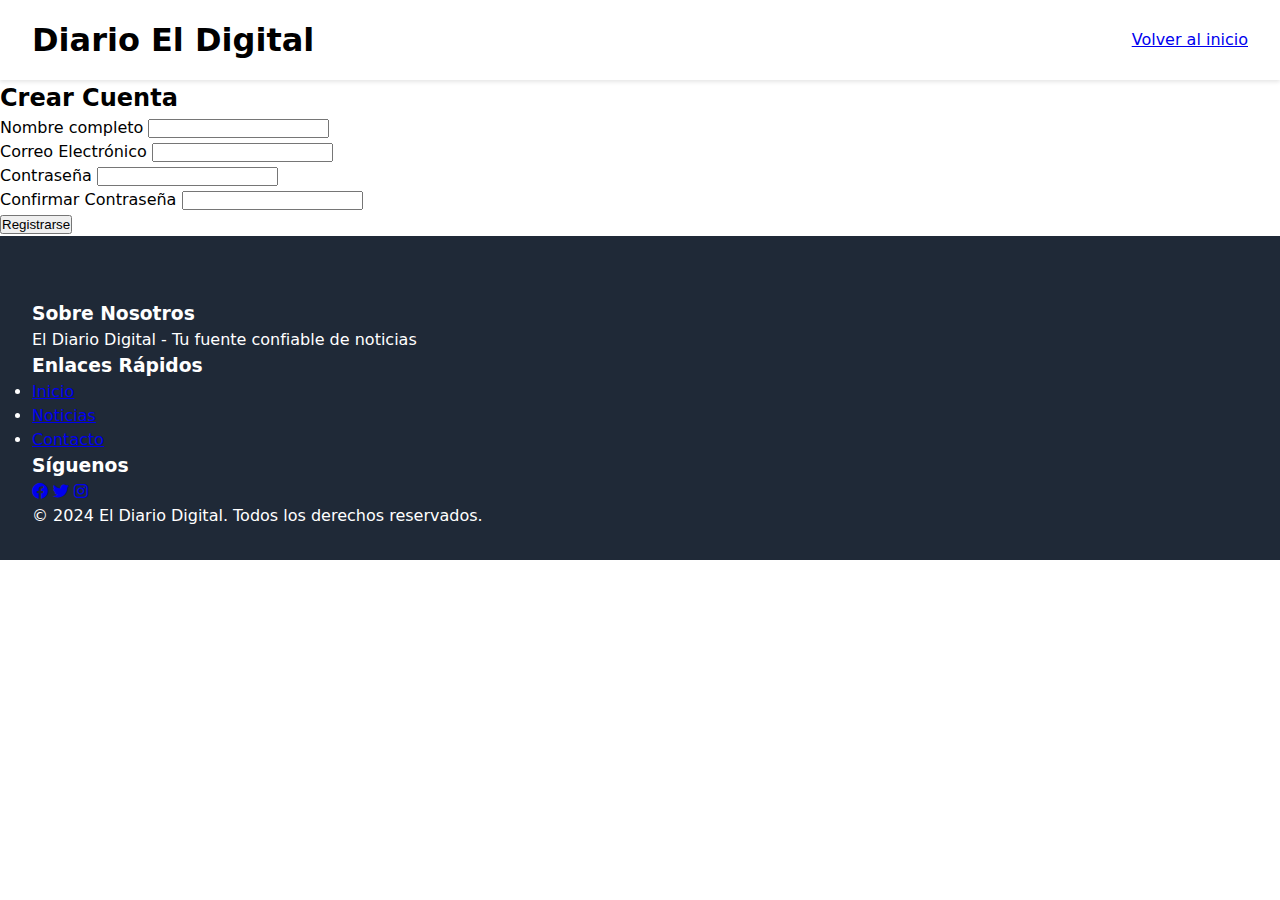
==== registro.html @ 2bc535de "a" ====
<!DOCTYPE html>
<html lang="es">
<head>
    <meta charset="UTF-8">
    <meta name="viewport" content="width=device-width, initial-scale=1.0">
    <meta name="description" content="Registro - El Diario Digital">
    <title>Registro - El Diario Digital</title>
    
    <!-- Favicon -->
    <link rel="icon" href="assets/images/Icon D.png" type="image/x-icon">
    
    <!-- Estilos -->
    <link rel="stylesheet" href="assets/css/normalize.css">
    <link rel="stylesheet" href="assets/css/variables.css">
    <link rel="stylesheet" href="assets/css/main.css">
    <link rel="stylesheet" href="assets/css/components/header.css">
    <link rel="stylesheet" href="assets/css/components/forms.css">
    <link rel="stylesheet" href="assets/css/components/footer.css">
    
    <!-- Font Awesome -->
    <link rel="stylesheet" href="https://cdnjs.cloudflare.com/ajax/libs/font-awesome/6.0.0/css/all.min.css">
</head>
<body>
    <header class="header">
        <nav class="navbar container">
            <div class="navbar__logo">
                <h1>Diario El Digital</h1>
            </div>
            <a href="index.html" class="btn btn--secondary">Volver al inicio</a>
        </nav>
    </header>

    <main class="container">
        <section class="register">
            <h2 class="section-title">Crear Cuenta</h2>
            <form class="form" id="registrationForm">
                <div class="form__group">
                    <label class="form__label" for="name">Nombre completo</label>
                    <input class="form__input" type="text" id="name" required>
                </div>
                <div class="form__group">
                    <label class="form__label" for="email">Correo Electrónico</label>
                    <input class="form__input" type="email" id="email" required>
                </div>
                <div class="form__group">
                    <label class="form__label" for="password">Contraseña</label>
                    <input class="form__input" type="password" id="password" required>
                </div>
                <div class="form__group">
                    <label class="form__label" for="confirm-password">Confirmar Contraseña</label>
                    <input class="form__input" type="password" id="confirm-password" required>
                </div>
                <button type="submit" class="btn btn--primary btn--block">Registrarse</button>
            </form>
        </section>
    </main>

    <footer class="footer">
        <div class="footer__content">
            <div class="footer__section">
                <h3 class="footer__title">Sobre Nosotros</h3>
                <p>El Diario Digital - Tu fuente confiable de noticias</p>
            </div>
            <div class="footer__section">
                <h3 class="footer__title">Enlaces Rápidos</h3>
                <ul>
                    <li><a href="index.html">Inicio</a></li>
                    <li><a href="#">Noticias</a></li>
                    <li><a href="#">Contacto</a></li>
                </ul>
            </div>
            <div class="footer__section">
                <h3 class="footer__title">Síguenos</h3>
                <div class="footer__social">
                    <a href="#"><i class="fab fa-facebook"></i></a>
                    <a href="#"><i class="fab fa-twitter"></i></a>
                    <a href="#"><i class="fab fa-instagram"></i></a>
                </div>
            </div>
        </div>
        <div class="footer__bottom">
            <p>&copy; 2024 El Diario Digital. Todos los derechos reservados.</p>
        </div>
    </footer>

    <!-- Scripts -->
    <script src="assets/js/utils.js"></script>
    <script src="assets/js/components/forms.js"></script>
    <script src="assets/js/main.js"></script>
</body>
</html>
---- assets/css/main.css ----
/* Reset básico */
* {
    margin: 0;
    padding: 0;
    box-sizing: border-box;
}

body {
    font-family: system-ui, -apple-system, sans-serif;
    line-height: 1.5;
}

/* Navbar */
.navbar {
    display: flex;
    justify-content: space-between;
    align-items: center;
    padding: 1rem 2rem;
    background-color: #ffffff;
    box-shadow: 0 2px 4px rgba(0,0,0,0.1);
    position: sticky;
    top: 0;
    z-index: 100;
}

.logo h1 {
    margin: 0;
    font-size: 1.8rem;
    color: #2563eb;
    font-weight: bold;
}

.nav-links {
    display: flex;
    align-items: center;
    gap: 2rem;
}

.nav-links a {
    text-decoration: none;
    color: #4b5563;
    font-weight: 500;
    font-size: 1.1rem;
    padding: 0.5rem 1rem;
    border-radius: 0.375rem;
    transition: all 0.3s ease;
}

.nav-links a:hover {
    color: #2563eb;
    background-color: #f3f4f6;
}

.nav-links a.active {
    color: #2563eb;
    background-color: #eff6ff;
}

.auth-buttons {
    display: flex;
    align-items: center;
    gap: 1rem;
}

.login-btn {
    color: #2563eb;
    font-weight: 500;
    padding: 0.75rem 1.5rem;
    text-decoration: none;
    border-radius: 0.375rem;
    transition: all 0.3s ease;
}

.login-btn:hover {
    background-color: #eff6ff;
}

.register-btn {
    background-color: #2563eb;
    color: white;
    font-weight: 500;
    padding: 0.75rem 1.5rem;
    text-decoration: none;
    border-radius: 0.375rem;
    transition: all 0.3s ease;
}

.register-btn:hover {
    background-color: #1d4ed8;
}

/* Hero Section */
.hero {
    background-color: #f3f4f6;
    padding: 6rem 2rem;
    text-align: center;
}

.hero-content {
    max-width: 800px;
    margin: 0 auto;
}

.hero-content h2 {
    font-size: 2.5rem;
    margin-bottom: 1rem;
}

/* News Section */
.featured-news {
    padding: 4rem 2rem;
    max-width: 1200px;
    margin: 0 auto;
}

.featured-news h2 {
    font-size: 2rem;
    margin-bottom: 2rem;
}

.news-grid {
    display: grid;
    grid-template-columns: repeat(3, 1fr);
    gap: 2rem;
}

.news-card {
    border: 1px solid #e5e7eb;
    border-radius: 0.5rem;
    overflow: hidden;
    background: white;
    box-shadow: 0 2px 4px rgba(0,0,0,0.05);
}

.news-card img {
    width: 100%;
    height: 200px;
    object-fit: cover;
}

.news-content {
    padding: 1.5rem;
}

.news-content h3 {
    margin-bottom: 1rem;
    font-size: 1.25rem;
}

.news-content p {
    color: #666;
    margin-bottom: 1rem;
}

.read-more {
    color: #2563eb;
    text-decoration: none;
    font-weight: 500;
}

/* Footer */
.footer {
    background-color: #1f2937;
    color: white;
    padding: 4rem 2rem 2rem;
}

.footer-content {
    max-width: 1200px;
    margin: 0 auto;
    display: grid;
    grid-template-columns: repeat(3, 1fr);
    gap: 4rem;
}

.footer-section h3 {
    margin-bottom: 1.5rem;
    font-size: 1.25rem;
}

.footer-section ul {
    list-style: none;
}

.footer-section ul li {
    margin-bottom: 0.75rem;
}

.footer-section a {
    color: #e5e7eb;
    text-decoration: none;
}

.social-links {
    display: flex;
    gap: 1.5rem;
}

.social-links a {
    font-size: 1.5rem;
}

.footer-bottom {
    text-align: center;
    padding-top: 2rem;
    margin-top: 2rem;
    border-top: 1px solid #374151;
}

/* Modal */
.modal {
    display: none;
    position: fixed;
    top: 0;
    left: 0;
    width: 100%;
    height: 100%;
    background-color: rgba(0, 0, 0, 0.5);
    z-index: 1000;
}

.modal-content {
    background-color: white;
    margin: 15% auto;
    padding: 2rem;
    border-radius: 0.5rem;
    max-width: 500px;
    position: relative;
}

.close {
    position: absolute;
    right: 1.5rem;
    top: 1rem;
    font-size: 1.5rem;
    cursor: pointer;
    color: #666;
}

.login-form {
    display: flex;
    flex-direction: column;
    gap: 1.5rem;
}

.form-group {
    display: flex;
    flex-direction: column;
    gap: 0.5rem;
}

.form-group label {
    font-weight: 500;
}

.form-group input {
    padding: 0.75rem;
    border: 1px solid #e5e7eb;
    border-radius: 0.375rem;
    font-size: 1rem;
}

.submit-btn, .recover-btn {
    padding: 0.75rem;
    border: none;
    border-radius: 0.375rem;
    cursor: pointer;
    font-size: 1rem;
    font-weight: 500;
}

.submit-btn {
    background-color: #2563eb;
    color: white;
}

.recover-btn {
    background-color: #f3f4f6;
    color: #374151;
}

/* Responsive */
@media (max-width: 768px) {
    .news-grid {
        grid-template-columns: 1fr;
    }

    .footer-content {
        grid-template-columns: 1fr;
        gap: 2rem;
    }

    .navbar {
        padding: 1rem;
    }

    .logo h1 {
        font-size: 1.5rem;
    }

    .nav-links {
        display: none;
        position: absolute;
        top: 100%;
        left: 0;
        right: 0;
        background-color: white;
        flex-direction: column;
        padding: 1rem;
        box-shadow: 0 2px 4px rgba(0,0,0,0.1);
    }

    .nav-links.show {
        display: flex;
    }

    .auth-buttons {
        display: none;
        position: absolute;
        top: 100%;
        left: 0;
        right: 0;
        background-color: white;
        flex-direction: column;
        padding: 1rem;
        box-shadow: 0 2px 4px rgba(0,0,0,0.1);
    }

    .auth-buttons.show {
        display: flex;
    }

    .login-btn, .register-btn {
        width: 100%;
        text-align: center;
    }
}
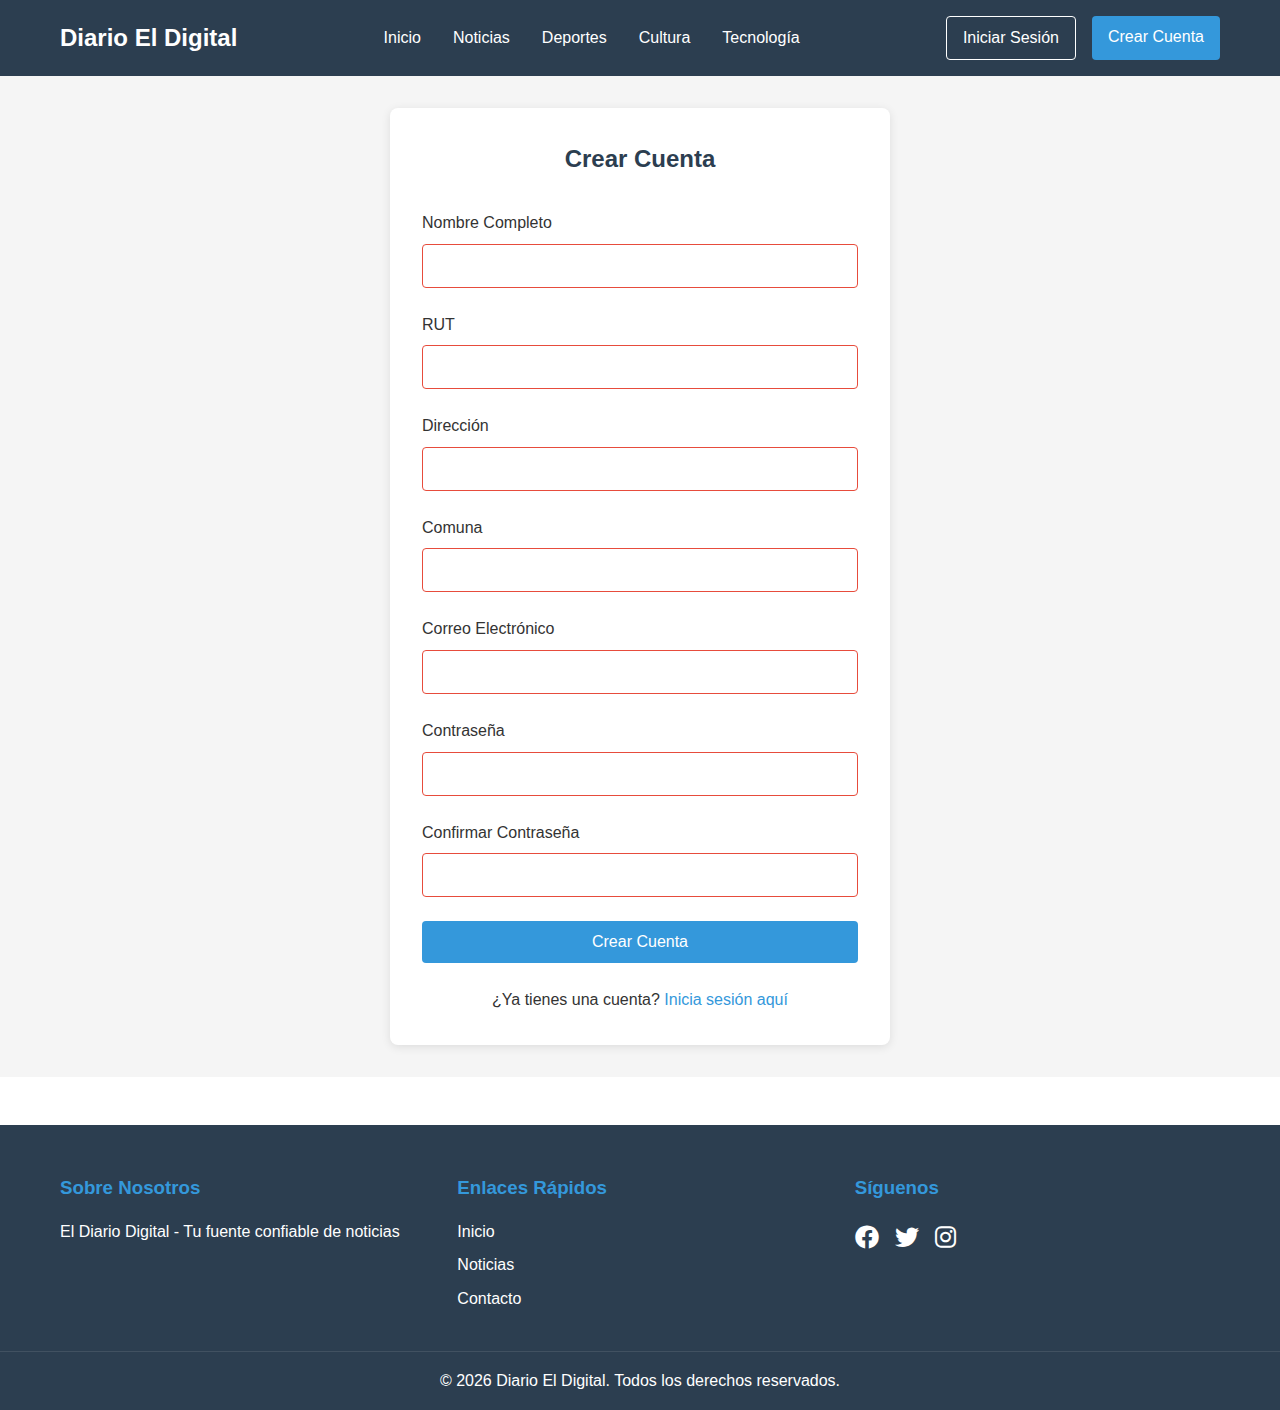
==== commit 844a31c3: "alv" ====
--- a/registro.html
+++ b/registro.html
@@ -3,89 +3,65 @@
 <head>
     <meta charset="UTF-8">
     <meta name="viewport" content="width=device-width, initial-scale=1.0">
-    <meta name="description" content="Registro - El Diario Digital">
-    <title>Registro - El Diario Digital</title>
-    
-    <!-- Favicon -->
+    <title>Crear Cuenta - El Diario Digital</title>
     <link rel="icon" href="assets/images/Icon D.png" type="image/x-icon">
-    
-    <!-- Estilos -->
-    <link rel="stylesheet" href="assets/css/normalize.css">
-    <link rel="stylesheet" href="assets/css/variables.css">
     <link rel="stylesheet" href="assets/css/main.css">
-    <link rel="stylesheet" href="assets/css/components/header.css">
-    <link rel="stylesheet" href="assets/css/components/forms.css">
-    <link rel="stylesheet" href="assets/css/components/footer.css">
-    
-    <!-- Font Awesome -->
+    <link rel="stylesheet" href="assets/css/header.css">
+    <link rel="stylesheet" href="assets/css/footer.css">
+    <link rel="stylesheet" href="assets/css/forms.css">
     <link rel="stylesheet" href="https://cdnjs.cloudflare.com/ajax/libs/font-awesome/6.0.0/css/all.min.css">
 </head>
 <body>
-    <header class="header">
-        <nav class="navbar container">
-            <div class="navbar__logo">
-                <h1>Diario El Digital</h1>
-            </div>
-            <a href="index.html" class="btn btn--secondary">Volver al inicio</a>
-        </nav>
-    </header>
+    <div id="header"></div>
 
-    <main class="container">
-        <section class="register">
-            <h2 class="section-title">Crear Cuenta</h2>
-            <form class="form" id="registrationForm">
-                <div class="form__group">
-                    <label class="form__label" for="name">Nombre completo</label>
-                    <input class="form__input" type="text" id="name" required>
+    <main class="registration-page">
+        <div class="registration-container">
+            <h2>Crear Cuenta</h2>
+            <form class="registration-form" action="#" method="POST">
+                <div class="form-group">
+                    <label for="nombre">Nombre Completo</label>
+                    <input type="text" id="nombre" name="nombre" required>
                 </div>
-                <div class="form__group">
-                    <label class="form__label" for="email">Correo Electrónico</label>
-                    <input class="form__input" type="email" id="email" required>
+
+                <div class="form-group">
+                    <label for="rut">RUT</label>
+                    <input type="text" id="rut" name="rut" required>
                 </div>
-                <div class="form__group">
-                    <label class="form__label" for="password">Contraseña</label>
-                    <input class="form__input" type="password" id="password" required>
+
+                <div class="form-group">
+                    <label for="direccion">Dirección</label>
+                    <input type="text" id="direccion" name="direccion" required>
                 </div>
-                <div class="form__group">
-                    <label class="form__label" for="confirm-password">Confirmar Contraseña</label>
-                    <input class="form__input" type="password" id="confirm-password" required>
+
+                <div class="form-group">
+                    <label for="comuna">Comuna</label>
+                    <input type="text" id="comuna" name="comuna" required>
                 </div>
-                <button type="submit" class="btn btn--primary btn--block">Registrarse</button>
+
+                <div class="form-group">
+                    <label for="email">Correo Electrónico</label>
+                    <input type="email" id="email" name="email" required>
+                </div>
+
+                <div class="form-group">
+                    <label for="password">Contraseña</label>
+                    <input type="password" id="password" name="password" required>
+                </div>
+
+                <div class="form-group">
+                    <label for="confirm-password">Confirmar Contraseña</label>
+                    <input type="password" id="confirm-password" name="confirm-password" required>
+                </div>
+
+                <button type="submit" class="submit-btn">Crear Cuenta</button>
             </form>
-        </section>
+            <p class="login-link">¿Ya tienes una cuenta? <a href="#">Inicia sesión aquí</a></p>
+        </div>
     </main>
 
-    <footer class="footer">
-        <div class="footer__content">
-            <div class="footer__section">
-                <h3 class="footer__title">Sobre Nosotros</h3>
-                <p>El Diario Digital - Tu fuente confiable de noticias</p>
-            </div>
-            <div class="footer__section">
-                <h3 class="footer__title">Enlaces Rápidos</h3>
-                <ul>
-                    <li><a href="index.html">Inicio</a></li>
-                    <li><a href="#">Noticias</a></li>
-                    <li><a href="#">Contacto</a></li>
-                </ul>
-            </div>
-            <div class="footer__section">
-                <h3 class="footer__title">Síguenos</h3>
-                <div class="footer__social">
-                    <a href="#"><i class="fab fa-facebook"></i></a>
-                    <a href="#"><i class="fab fa-twitter"></i></a>
-                    <a href="#"><i class="fab fa-instagram"></i></a>
-                </div>
-            </div>
-        </div>
-        <div class="footer__bottom">
-            <p>&copy; 2024 El Diario Digital. Todos los derechos reservados.</p>
-        </div>
-    </footer>
+    <div id="footer"></div>
 
-    <!-- Scripts -->
-    <script src="assets/js/utils.js"></script>
-    <script src="assets/js/components/forms.js"></script>
+    <script src="assets/js/components.js"></script>
     <script src="assets/js/main.js"></script>
 </body>
 </html> --- a/assets/css/main.css
+++ b/assets/css/main.css
@@ -1,4 +1,14 @@
-/* Reset básico */
+/* Variables globales */
+:root {
+    --primary-color: #2c3e50;
+    --secondary-color: #3498db;
+    --text-color: #333;
+    --light-gray: #f5f5f5;
+    --white: #ffffff;
+    --max-width: 1200px;
+}
+
+/* Reset y estilos base */
 * {
     margin: 0;
     padding: 0;
@@ -6,332 +16,24 @@
 }
 
 body {
-    font-family: system-ui, -apple-system, sans-serif;
-    line-height: 1.5;
+    font-family: 'Arial', sans-serif;
+    line-height: 1.6;
+    color: var(--text-color);
 }
 
-/* Navbar */
-.navbar {
-    display: flex;
-    justify-content: space-between;
-    align-items: center;
-    padding: 1rem 2rem;
-    background-color: #ffffff;
-    box-shadow: 0 2px 4px rgba(0,0,0,0.1);
-    position: sticky;
-    top: 0;
-    z-index: 100;
+/* Contenedores principales */
+.container {
+    max-width: var(--max-width);
+    margin: 0 auto;
+    padding: 0 20px;
 }
 
-.logo h1 {
-    margin: 0;
-    font-size: 1.8rem;
-    color: #2563eb;
-    font-weight: bold;
-}
-
-.nav-links {
-    display: flex;
-    align-items: center;
-    gap: 2rem;
-}
-
-.nav-links a {
-    text-decoration: none;
-    color: #4b5563;
-    font-weight: 500;
-    font-size: 1.1rem;
-    padding: 0.5rem 1rem;
-    border-radius: 0.375rem;
-    transition: all 0.3s ease;
-}
-
-.nav-links a:hover {
-    color: #2563eb;
-    background-color: #f3f4f6;
-}
-
-.nav-links a.active {
-    color: #2563eb;
-    background-color: #eff6ff;
-}
-
-.auth-buttons {
-    display: flex;
-    align-items: center;
-    gap: 1rem;
-}
-
-.login-btn {
-    color: #2563eb;
-    font-weight: 500;
-    padding: 0.75rem 1.5rem;
-    text-decoration: none;
-    border-radius: 0.375rem;
-    transition: all 0.3s ease;
-}
-
-.login-btn:hover {
-    background-color: #eff6ff;
-}
-
-.register-btn {
-    background-color: #2563eb;
-    color: white;
-    font-weight: 500;
-    padding: 0.75rem 1.5rem;
-    text-decoration: none;
-    border-radius: 0.375rem;
-    transition: all 0.3s ease;
-}
-
-.register-btn:hover {
-    background-color: #1d4ed8;
-}
-
-/* Hero Section */
-.hero {
-    background-color: #f3f4f6;
-    padding: 6rem 2rem;
+/* Utilidades */
+.text-center {
     text-align: center;
 }
 
-.hero-content {
-    max-width: 800px;
-    margin: 0 auto;
-}
-
-.hero-content h2 {
-    font-size: 2.5rem;
-    margin-bottom: 1rem;
-}
-
-/* News Section */
-.featured-news {
-    padding: 4rem 2rem;
-    max-width: 1200px;
-    margin: 0 auto;
-}
-
-.featured-news h2 {
-    font-size: 2rem;
-    margin-bottom: 2rem;
-}
-
-.news-grid {
-    display: grid;
-    grid-template-columns: repeat(3, 1fr);
-    gap: 2rem;
-}
-
-.news-card {
-    border: 1px solid #e5e7eb;
-    border-radius: 0.5rem;
-    overflow: hidden;
-    background: white;
-    box-shadow: 0 2px 4px rgba(0,0,0,0.05);
-}
-
-.news-card img {
-    width: 100%;
-    height: 200px;
-    object-fit: cover;
-}
-
-.news-content {
-    padding: 1.5rem;
-}
-
-.news-content h3 {
-    margin-bottom: 1rem;
-    font-size: 1.25rem;
-}
-
-.news-content p {
-    color: #666;
-    margin-bottom: 1rem;
-}
-
-.read-more {
-    color: #2563eb;
-    text-decoration: none;
-    font-weight: 500;
-}
-
-/* Footer */
-.footer {
-    background-color: #1f2937;
-    color: white;
-    padding: 4rem 2rem 2rem;
-}
-
-.footer-content {
-    max-width: 1200px;
-    margin: 0 auto;
-    display: grid;
-    grid-template-columns: repeat(3, 1fr);
-    gap: 4rem;
-}
-
-.footer-section h3 {
-    margin-bottom: 1.5rem;
-    font-size: 1.25rem;
-}
-
-.footer-section ul {
-    list-style: none;
-}
-
-.footer-section ul li {
-    margin-bottom: 0.75rem;
-}
-
-.footer-section a {
-    color: #e5e7eb;
-    text-decoration: none;
-}
-
-.social-links {
-    display: flex;
-    gap: 1.5rem;
-}
-
-.social-links a {
-    font-size: 1.5rem;
-}
-
-.footer-bottom {
-    text-align: center;
-    padding-top: 2rem;
-    margin-top: 2rem;
-    border-top: 1px solid #374151;
-}
-
-/* Modal */
-.modal {
-    display: none;
-    position: fixed;
-    top: 0;
-    left: 0;
-    width: 100%;
-    height: 100%;
-    background-color: rgba(0, 0, 0, 0.5);
-    z-index: 1000;
-}
-
-.modal-content {
-    background-color: white;
-    margin: 15% auto;
-    padding: 2rem;
-    border-radius: 0.5rem;
-    max-width: 500px;
-    position: relative;
-}
-
-.close {
-    position: absolute;
-    right: 1.5rem;
-    top: 1rem;
-    font-size: 1.5rem;
-    cursor: pointer;
-    color: #666;
-}
-
-.login-form {
-    display: flex;
-    flex-direction: column;
-    gap: 1.5rem;
-}
-
-.form-group {
-    display: flex;
-    flex-direction: column;
-    gap: 0.5rem;
-}
-
-.form-group label {
-    font-weight: 500;
-}
-
-.form-group input {
-    padding: 0.75rem;
-    border: 1px solid #e5e7eb;
-    border-radius: 0.375rem;
-    font-size: 1rem;
-}
-
-.submit-btn, .recover-btn {
-    padding: 0.75rem;
-    border: none;
-    border-radius: 0.375rem;
-    cursor: pointer;
-    font-size: 1rem;
-    font-weight: 500;
-}
-
-.submit-btn {
-    background-color: #2563eb;
-    color: white;
-}
-
-.recover-btn {
-    background-color: #f3f4f6;
-    color: #374151;
-}
-
-/* Responsive */
-@media (max-width: 768px) {
-    .news-grid {
-        grid-template-columns: 1fr;
-    }
-
-    .footer-content {
-        grid-template-columns: 1fr;
-        gap: 2rem;
-    }
-
-    .navbar {
-        padding: 1rem;
-    }
-
-    .logo h1 {
-        font-size: 1.5rem;
-    }
-
-    .nav-links {
-        display: none;
-        position: absolute;
-        top: 100%;
-        left: 0;
-        right: 0;
-        background-color: white;
-        flex-direction: column;
-        padding: 1rem;
-        box-shadow: 0 2px 4px rgba(0,0,0,0.1);
-    }
-
-    .nav-links.show {
-        display: flex;
-    }
-
-    .auth-buttons {
-        display: none;
-        position: absolute;
-        top: 100%;
-        left: 0;
-        right: 0;
-        background-color: white;
-        flex-direction: column;
-        padding: 1rem;
-        box-shadow: 0 2px 4px rgba(0,0,0,0.1);
-    }
-
-    .auth-buttons.show {
-        display: flex;
-    }
-
-    .login-btn, .register-btn {
-        width: 100%;
-        text-align: center;
-    }
-} +.mt-1 { margin-top: 1rem; }
+.mt-2 { margin-top: 2rem; }
+.mb-1 { margin-bottom: 1rem; }
+.mb-2 { margin-bottom: 2rem; } --- a/assets/css/header.css
+++ b/assets/css/header.css
@@ -0,0 +1,92 @@
+/* Header y Navegación */
+.navbar {
+    background-color: var(--primary-color);
+    padding: 1rem 0;
+    position: sticky;
+    top: 0;
+    z-index: 1000;
+}
+
+.navbar .container {
+    display: flex;
+    justify-content: space-between;
+    align-items: center;
+}
+
+.logo h1 {
+    color: var(--white);
+    font-size: 1.5rem;
+    margin: 0;
+}
+
+.nav-links {
+    display: flex;
+    gap: 2rem;
+}
+
+.nav-links a {
+    color: var(--white);
+    text-decoration: none;
+    font-weight: 500;
+    transition: color 0.3s ease;
+}
+
+.nav-links a:hover,
+.nav-links a.active {
+    color: var(--secondary-color);
+}
+
+.auth-buttons {
+    display: flex;
+    gap: 1rem;
+}
+
+.auth-buttons a {
+    padding: 0.5rem 1rem;
+    border-radius: 4px;
+    text-decoration: none;
+    font-weight: 500;
+    transition: all 0.3s ease;
+}
+
+.login-btn {
+    color: var(--white);
+    border: 1px solid var(--white);
+}
+
+.login-btn:hover {
+    background-color: var(--white);
+    color: var(--primary-color);
+}
+
+.register-btn {
+    background-color: var(--secondary-color);
+    color: var(--white);
+}
+
+.register-btn:hover {
+    background-color: #2980b9;
+}
+
+/* Responsive */
+@media (max-width: 768px) {
+    .navbar .container {
+        flex-direction: column;
+        gap: 1rem;
+    }
+
+    .nav-links {
+        flex-direction: column;
+        text-align: center;
+        gap: 1rem;
+    }
+
+    .auth-buttons {
+        flex-direction: column;
+        width: 100%;
+    }
+
+    .auth-buttons a {
+        text-align: center;
+    }
+} --- a/assets/css/footer.css
+++ b/assets/css/footer.css
@@ -0,0 +1,73 @@
+/* Footer */
+footer {
+    background-color: var(--primary-color);
+    color: var(--white);
+    padding: 3rem 0 1rem;
+    margin-top: 3rem;
+}
+
+.footer-content {
+    display: grid;
+    grid-template-columns: repeat(auto-fit, minmax(250px, 1fr));
+    gap: 2rem;
+    max-width: var(--max-width);
+    margin: 0 auto;
+    padding: 0 20px;
+}
+
+.footer-section h3 {
+    color: var(--secondary-color);
+    margin-bottom: 1rem;
+}
+
+.footer-section ul {
+    list-style: none;
+}
+
+.footer-section ul li {
+    margin-bottom: 0.5rem;
+}
+
+.footer-section a {
+    color: var(--white);
+    text-decoration: none;
+    transition: color 0.3s ease;
+}
+
+.footer-section a:hover {
+    color: var(--secondary-color);
+}
+
+.social-links {
+    display: flex;
+    gap: 1rem;
+}
+
+.social-links a {
+    color: var(--white);
+    font-size: 1.5rem;
+    transition: color 0.3s ease;
+}
+
+.social-links a:hover {
+    color: var(--secondary-color);
+}
+
+.footer-bottom {
+    text-align: center;
+    margin-top: 2rem;
+    padding-top: 1rem;
+    border-top: 1px solid rgba(255, 255, 255, 0.1);
+}
+
+/* Responsive */
+@media (max-width: 768px) {
+    .footer-content {
+        grid-template-columns: 1fr;
+        text-align: center;
+    }
+
+    .social-links {
+        justify-content: center;
+    }
+} --- a/assets/css/forms.css
+++ b/assets/css/forms.css
@@ -0,0 +1,102 @@
+/* Registration Page */
+.registration-page {
+    min-height: calc(100vh - 400px);
+    display: flex;
+    align-items: center;
+    justify-content: center;
+    padding: 2rem;
+    background-color: var(--light-gray);
+}
+
+.registration-container {
+    background: var(--white);
+    padding: 2rem;
+    border-radius: 8px;
+    box-shadow: 0 2px 10px rgba(0, 0, 0, 0.1);
+    width: 100%;
+    max-width: 500px;
+}
+
+.registration-container h2 {
+    color: var(--primary-color);
+    text-align: center;
+    margin-bottom: 2rem;
+}
+
+/* Form Styles */
+.form-group {
+    margin-bottom: 1.5rem;
+}
+
+.form-group label {
+    display: block;
+    margin-bottom: 0.5rem;
+    color: var(--text-color);
+    font-weight: 500;
+}
+
+.form-group input {
+    width: 100%;
+    padding: 0.75rem;
+    border: 1px solid #ddd;
+    border-radius: 4px;
+    font-size: 1rem;
+    transition: border-color 0.3s ease;
+}
+
+.form-group input:focus {
+    outline: none;
+    border-color: var(--secondary-color);
+}
+
+.submit-btn {
+    width: 100%;
+    padding: 0.75rem;
+    background-color: var(--secondary-color);
+    color: var(--white);
+    border: none;
+    border-radius: 4px;
+    font-size: 1rem;
+    font-weight: 500;
+    cursor: pointer;
+    transition: background-color 0.3s ease;
+}
+
+.submit-btn:hover {
+    background-color: #2980b9;
+}
+
+.login-link {
+    text-align: center;
+    margin-top: 1.5rem;
+}
+
+.login-link a {
+    color: var(--secondary-color);
+    text-decoration: none;
+    font-weight: 500;
+}
+
+.login-link a:hover {
+    text-decoration: underline;
+}
+
+/* Form Validation Styles */
+.form-group input:invalid {
+    border-color: #e74c3c;
+}
+
+.form-group input:valid {
+    border-color: #2ecc71;
+}
+
+/* Responsive */
+@media (max-width: 768px) {
+    .registration-container {
+        padding: 1.5rem;
+    }
+
+    .form-group input {
+        padding: 0.5rem;
+    }
+} 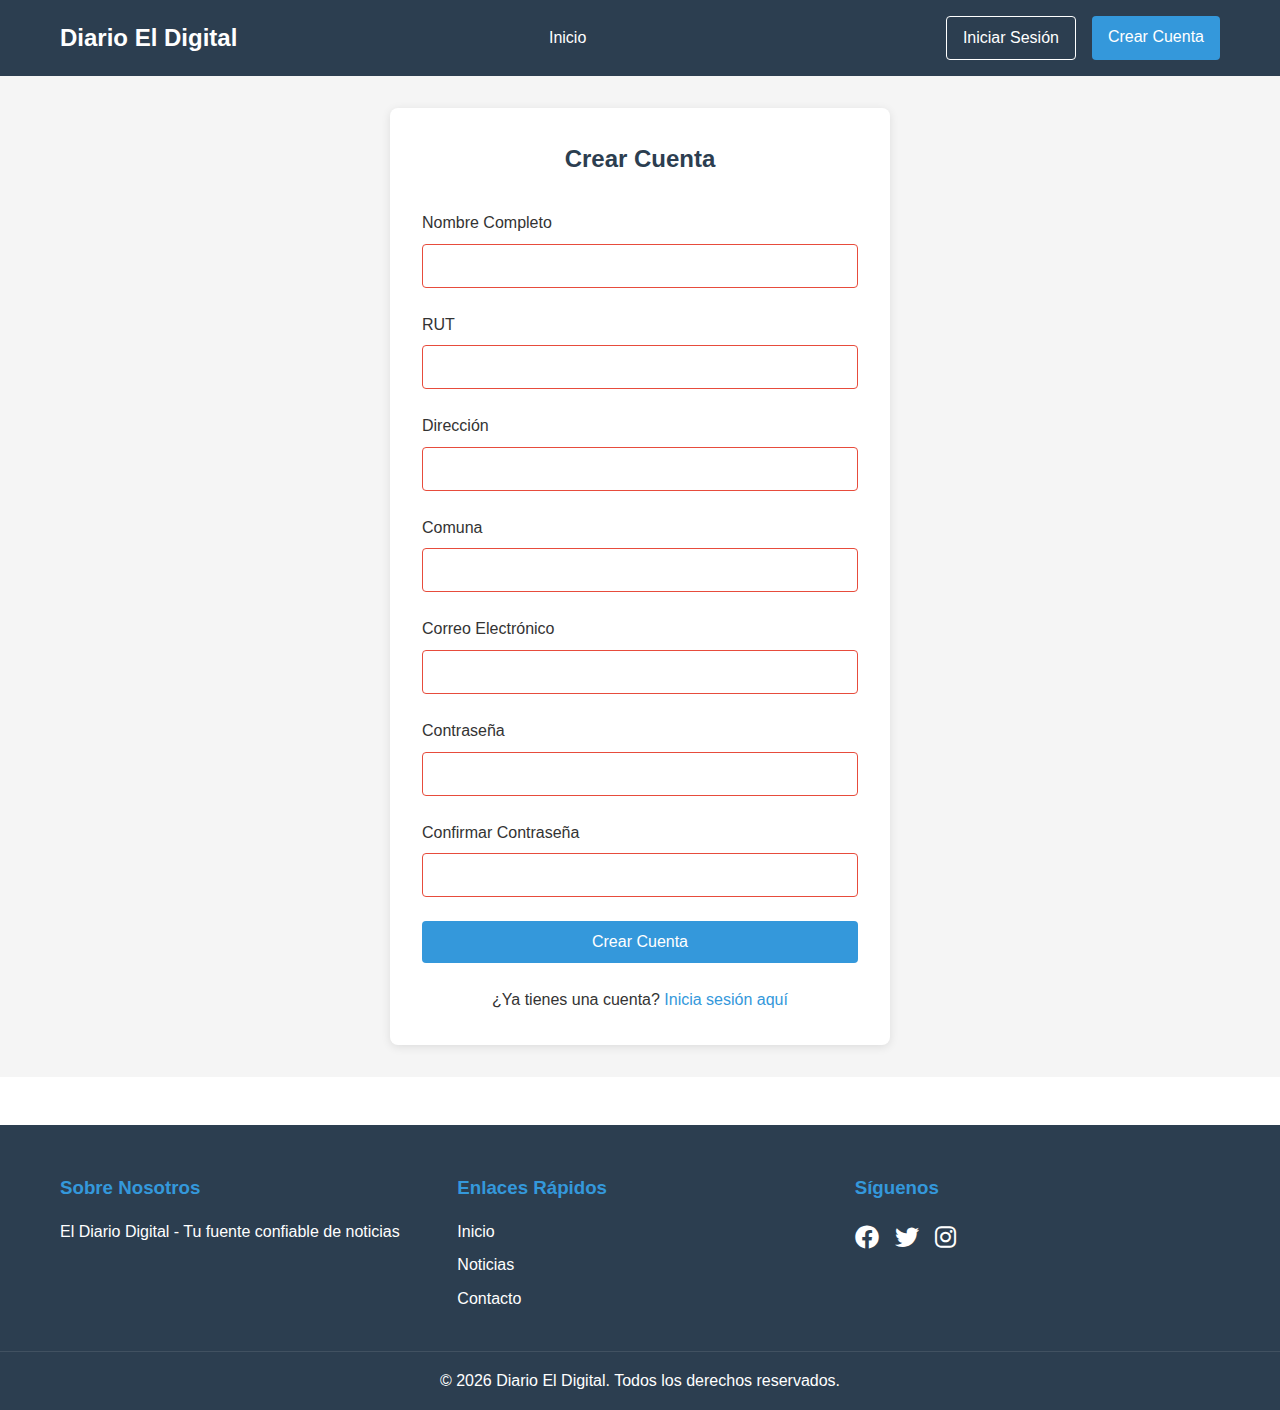
==== commit c3d7b618: "a" ====
--- a/registro.html
+++ b/registro.html
@@ -6,10 +6,10 @@
     <title>Crear Cuenta - El Diario Digital</title>
     <link rel="icon" href="assets/images/Icon D.png" type="image/x-icon">
     <link rel="stylesheet" href="assets/css/main.css">
+    <link rel="stylesheet" href="https://cdnjs.cloudflare.com/ajax/libs/font-awesome/6.0.0/css/all.min.css">
     <link rel="stylesheet" href="assets/css/header.css">
     <link rel="stylesheet" href="assets/css/footer.css">
     <link rel="stylesheet" href="assets/css/forms.css">
-    <link rel="stylesheet" href="https://cdnjs.cloudflare.com/ajax/libs/font-awesome/6.0.0/css/all.min.css">
 </head>
 <body>
     <div id="header"></div>
@@ -61,7 +61,6 @@
 
     <div id="footer"></div>
 
-    <script src="assets/js/components.js"></script>
     <script src="assets/js/main.js"></script>
 </body>
 </html> --- a/assets/css/header.css
+++ b/assets/css/header.css
@@ -68,6 +68,17 @@
     background-color: #2980b9;
 }
 
+/* Mobile Menu Styles */
+.mobile-menu-btn {
+    display: none;
+    background: none;
+    border: none;
+    color: var(--white);
+    font-size: 1.5rem;
+    cursor: pointer;
+    padding: 0.5rem;
+}
+
 /* Responsive */
 @media (max-width: 768px) {
     .navbar .container {
@@ -76,9 +87,19 @@
     }
 
     .nav-links {
+        display: none;
+        width: 100%;
         flex-direction: column;
-        text-align: center;
-        gap: 1rem;
+        align-items: center;
+        padding: 1rem 0;
+    }
+
+    .nav-links.show {
+        display: flex;
+    }
+
+    .navbar .container {
+        flex-wrap: wrap;
     }
 
     .auth-buttons {
@@ -89,4 +110,39 @@
     .auth-buttons a {
         text-align: center;
     }
+
+    .mobile-menu-btn {
+        display: block;
+    }
+}
+
+.category-filters {
+    display: flex;
+    gap: 2rem;
+    margin-left: 1rem;
+}
+
+.category-filters .nav-link {
+    position: relative;
+}
+
+.category-filters .nav-link.active::after {
+    content: '';
+    position: absolute;
+    bottom: -5px;
+    left: 0;
+    width: 100%;
+    height: 2px;
+    background-color: var(--secondary-color);
+}
+
+/* Ajustar el responsive */
+@media (max-width: 768px) {
+    .category-filters {
+        flex-direction: column;
+        gap: 1rem;
+        margin-left: 0;
+        width: 100%;
+        text-align: center;
+    }
 } 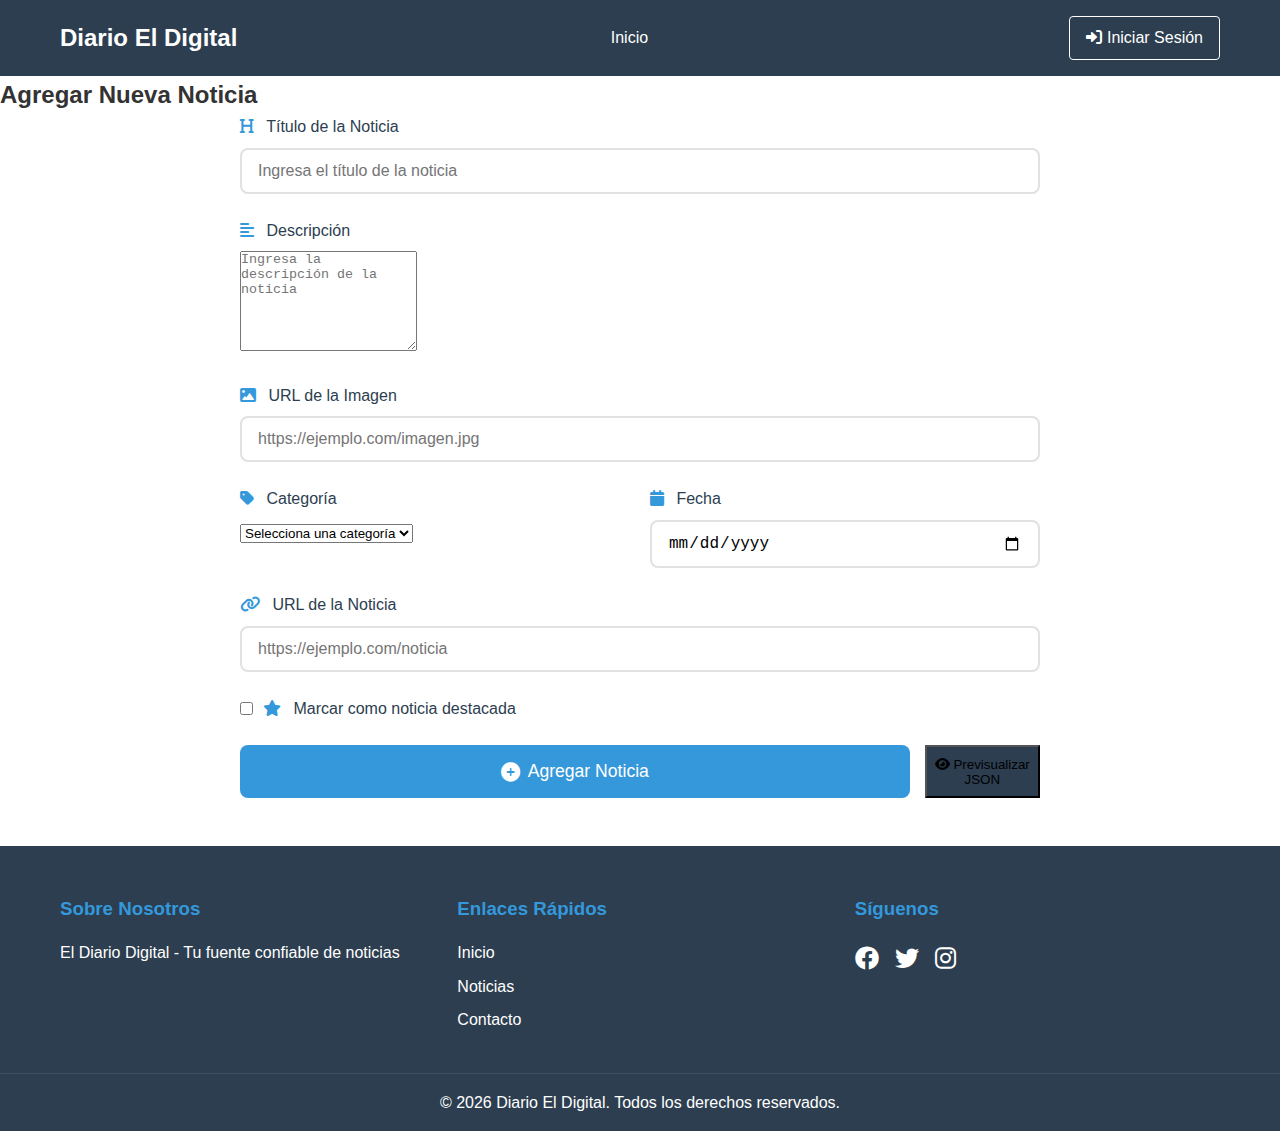
==== commit 778fb23d: "a" ====
--- a/registro.html
+++ b/registro.html
@@ -3,64 +3,169 @@
 <head>
     <meta charset="UTF-8">
     <meta name="viewport" content="width=device-width, initial-scale=1.0">
-    <title>Crear Cuenta - El Diario Digital</title>
+    <title>Agregar Noticia - El Digital</title>
     <link rel="icon" href="assets/images/Icon D.png" type="image/x-icon">
     <link rel="stylesheet" href="assets/css/main.css">
-    <link rel="stylesheet" href="https://cdnjs.cloudflare.com/ajax/libs/font-awesome/6.0.0/css/all.min.css">
     <link rel="stylesheet" href="assets/css/header.css">
     <link rel="stylesheet" href="assets/css/footer.css">
     <link rel="stylesheet" href="assets/css/forms.css">
+    <link rel="stylesheet" href="https://cdnjs.cloudflare.com/ajax/libs/font-awesome/6.0.0/css/all.min.css">
 </head>
 <body>
     <div id="header"></div>
 
-    <main class="registration-page">
-        <div class="registration-container">
-            <h2>Crear Cuenta</h2>
-            <form class="registration-form" action="#" method="POST">
+    <main class="form-page">
+        <div class="form-container">
+            <h2>Agregar Nueva Noticia</h2>
+            <form id="newsForm" class="news-form">
                 <div class="form-group">
-                    <label for="nombre">Nombre Completo</label>
-                    <input type="text" id="nombre" name="nombre" required>
+                    <label for="titulo">
+                        <i class="fas fa-heading"></i>
+                        Título de la Noticia
+                    </label>
+                    <input type="text" id="titulo" name="titulo" required 
+                           placeholder="Ingresa el título de la noticia">
                 </div>
 
                 <div class="form-group">
-                    <label for="rut">RUT</label>
-                    <input type="text" id="rut" name="rut" required>
+                    <label for="descripcion">
+                        <i class="fas fa-align-left"></i>
+                        Descripción
+                    </label>
+                    <textarea id="descripcion" name="descripcion" required 
+                              placeholder="Ingresa la descripción de la noticia"
+                              rows="4"></textarea>
                 </div>
 
                 <div class="form-group">
-                    <label for="direccion">Dirección</label>
-                    <input type="text" id="direccion" name="direccion" required>
+                    <label for="imagen">
+                        <i class="fas fa-image"></i>
+                        URL de la Imagen
+                    </label>
+                    <input type="url" id="imagen" name="imagen" required 
+                           placeholder="https://ejemplo.com/imagen.jpg">
+                </div>
+
+                <div class="form-row">
+                    <div class="form-group">
+                        <label for="categoria">
+                            <i class="fas fa-tag"></i>
+                            Categoría
+                        </label>
+                        <select id="categoria" name="categoria" required>
+                            <option value="">Selecciona una categoría</option>
+                            <option value="Tecnología">Tecnología</option>
+                            <option value="Deportes">Deportes</option>
+                            <option value="Cultura">Cultura</option>
+                            <option value="Política">Política</option>
+                            <option value="Economía">Economía</option>
+                        </select>
+                    </div>
+
+                    <div class="form-group">
+                        <label for="fecha">
+                            <i class="fas fa-calendar"></i>
+                            Fecha
+                        </label>
+                        <input type="date" id="fecha" name="fecha" required>
+                    </div>
                 </div>
 
                 <div class="form-group">
-                    <label for="comuna">Comuna</label>
-                    <input type="text" id="comuna" name="comuna" required>
+                    <label for="link">
+                        <i class="fas fa-link"></i>
+                        URL de la Noticia
+                    </label>
+                    <input type="url" id="link" name="link" required 
+                           placeholder="https://ejemplo.com/noticia">
                 </div>
 
-                <div class="form-group">
-                    <label for="email">Correo Electrónico</label>
-                    <input type="email" id="email" name="email" required>
+                <div class="form-group checkbox-group">
+                    <input type="checkbox" id="destacada" name="destacada">
+                    <label for="destacada">
+                        <i class="fas fa-star"></i>
+                        Marcar como noticia destacada
+                    </label>
                 </div>
 
-                <div class="form-group">
-                    <label for="password">Contraseña</label>
-                    <input type="password" id="password" name="password" required>
+                <div class="form-actions">
+                    <button type="submit" class="submit-btn">
+                        <i class="fas fa-plus-circle"></i>
+                        Agregar Noticia
+                    </button>
+                    <button type="button" class="preview-btn" onclick="previewJSON()">
+                        <i class="fas fa-eye"></i>
+                        Previsualizar JSON
+                    </button>
                 </div>
+            </form>
 
-                <div class="form-group">
-                    <label for="confirm-password">Confirmar Contraseña</label>
-                    <input type="password" id="confirm-password" name="confirm-password" required>
-                </div>
-
-                <button type="submit" class="submit-btn">Crear Cuenta</button>
-            </form>
-            <p class="login-link">¿Ya tienes una cuenta? <a href="#">Inicia sesión aquí</a></p>
+            <!-- Contenedor para previsualizar el JSON -->
+            <div id="jsonPreview" class="json-preview">
+                <h3>Vista Previa del JSON</h3>
+                <pre><code></code></pre>
+            </div>
         </div>
     </main>
 
     <div id="footer"></div>
 
+    <script src="assets/js/data/noticias.js"></script>
+    <script src="assets/js/auth.js"></script>
     <script src="assets/js/main.js"></script>
+    <script>
+        // Función para generar ID único
+        function generateId() {
+            return noticias.length > 0 ? Math.max(...noticias.map(n => n.id)) + 1 : 1;
+        }
+
+        // Función para previsualizar el JSON
+        function previewJSON() {
+            const formData = new FormData(document.getElementById('newsForm'));
+            const noticiaData = {
+                id: generateId(),
+                titulo: formData.get('titulo'),
+                descripcion: formData.get('descripcion'),
+                imagen: formData.get('imagen'),
+                categoria: formData.get('categoria'),
+                fecha: formData.get('fecha'),
+                link: formData.get('link'),
+                destacada: formData.get('destacada') === 'on'
+            };
+
+            const jsonPreview = document.querySelector('#jsonPreview code');
+            jsonPreview.textContent = JSON.stringify(noticiaData, null, 2);
+            document.getElementById('jsonPreview').style.display = 'block';
+        }
+
+        // Manejar el envío del formulario
+        document.getElementById('newsForm').addEventListener('submit', function(e) {
+            e.preventDefault();
+            
+            const formData = new FormData(this);
+            const noticiaData = {
+                id: generateId(),
+                titulo: formData.get('titulo'),
+                descripcion: formData.get('descripcion'),
+                imagen: formData.get('imagen'),
+                categoria: formData.get('categoria'),
+                fecha: formData.get('fecha'),
+                link: formData.get('link'),
+                destacada: formData.get('destacada') === 'on'
+            };
+
+            // Aquí puedes copiar el JSON generado al portapapeles
+            navigator.clipboard.writeText(JSON.stringify(noticiaData, null, 2))
+                .then(() => {
+                    alert('JSON copiado al portapapeles');
+                    this.reset();
+                    document.getElementById('jsonPreview').style.display = 'none';
+                })
+                .catch(err => {
+                    console.error('Error al copiar al portapapeles:', err);
+                    alert('Error al copiar el JSON. Por favor, cópialo manualmente.');
+                });
+        });
+    </script>
 </body>
 </html> --- a/assets/css/main.css
+++ b/assets/css/main.css
@@ -36,4 +36,101 @@
 .mt-1 { margin-top: 1rem; }
 .mt-2 { margin-top: 2rem; }
 .mb-1 { margin-bottom: 1rem; }
-.mb-2 { margin-bottom: 2rem; } +.mb-2 { margin-bottom: 2rem; }
+
+/* Modal */
+.modal {
+    display: none;
+    position: fixed;
+    top: 0;
+    left: 0;
+    width: 100%;
+    height: 100%;
+    background-color: rgba(0, 0, 0, 0.5);
+    z-index: 1000;
+    align-items: center;
+    justify-content: center;
+}
+
+.modal.show {
+    display: flex;
+}
+
+.modal-content {
+    background-color: var(--white);
+    padding: 2rem;
+    border-radius: 1rem;
+    width: 90%;
+    max-width: 400px;
+    position: relative;
+    animation: modalSlideIn 0.3s ease;
+}
+
+.modal-header {
+    display: flex;
+    justify-content: space-between;
+    align-items: center;
+    margin-bottom: 1.5rem;
+}
+
+.modal-header h2 {
+    color: var(--primary-color);
+    margin: 0;
+}
+
+.close-modal {
+    background: none;
+    border: none;
+    font-size: 1.5rem;
+    color: #666;
+    cursor: pointer;
+    padding: 0.5rem;
+    transition: color 0.3s ease;
+}
+
+.close-modal:hover {
+    color: var(--primary-color);
+}
+
+@keyframes modalSlideIn {
+    from {
+        transform: translateY(-50px);
+        opacity: 0;
+    }
+    to {
+        transform: translateY(0);
+        opacity: 1;
+    }
+}
+
+/* Estilos del formulario dentro del modal */
+.modal .form-group {
+    margin-bottom: 1.5rem;
+}
+
+.modal .form-group label {
+    display: block;
+    margin-bottom: 0.5rem;
+    color: var(--primary-color);
+    font-weight: 500;
+}
+
+.modal .form-group label i {
+    margin-right: 0.5rem;
+    color: var(--secondary-color);
+}
+
+.modal .form-group input {
+    width: 100%;
+    padding: 0.75rem 1rem;
+    border: 2px solid #e1e1e1;
+    border-radius: 0.5rem;
+    font-size: 1rem;
+    transition: all 0.3s ease;
+}
+
+.modal .form-group input:focus {
+    border-color: var(--secondary-color);
+    box-shadow: 0 0 0 3px rgba(52, 152, 219, 0.1);
+    outline: none;
+} --- a/assets/css/forms.css
+++ b/assets/css/forms.css
@@ -1,29 +1,48 @@
-/* Registration Page */
+/* Página de Registro */
 .registration-page {
-    min-height: calc(100vh - 400px);
+    min-height: calc(100vh - 100px);
     display: flex;
     align-items: center;
     justify-content: center;
     padding: 2rem;
-    background-color: var(--light-gray);
+    background: linear-gradient(135deg, var(--primary-color) 0%, var(--secondary-color) 100%);
 }
 
 .registration-container {
     background: var(--white);
-    padding: 2rem;
-    border-radius: 8px;
-    box-shadow: 0 2px 10px rgba(0, 0, 0, 0.1);
+    padding: 2.5rem;
+    border-radius: 1rem;
+    box-shadow: 0 10px 25px rgba(0, 0, 0, 0.1);
     width: 100%;
-    max-width: 500px;
-}
-
-.registration-container h2 {
+    max-width: 900px;
+}
+
+/* Encabezado del formulario */
+.form-header {
+    text-align: center;
+    margin-bottom: 2.5rem;
+}
+
+.form-header h2 {
     color: var(--primary-color);
-    text-align: center;
+    font-size: 2rem;
+    margin-bottom: 0.5rem;
+}
+
+.form-header p {
+    color: #666;
+    font-size: 1.1rem;
+}
+
+/* Columnas del formulario */
+.form-columns {
+    display: grid;
+    grid-template-columns: repeat(2, 1fr);
+    gap: 2rem;
     margin-bottom: 2rem;
 }
 
-/* Form Styles */
+/* Grupos de formulario */
 .form-group {
     margin-bottom: 1.5rem;
 }
@@ -31,44 +50,105 @@
 .form-group label {
     display: block;
     margin-bottom: 0.5rem;
-    color: var(--text-color);
+    color: var(--primary-color);
     font-weight: 500;
+}
+
+.form-group label i {
+    margin-right: 0.5rem;
+    color: var(--secondary-color);
 }
 
 .form-group input {
     width: 100%;
-    padding: 0.75rem;
-    border: 1px solid #ddd;
-    border-radius: 4px;
+    padding: 0.75rem 1rem;
+    border: 2px solid #e1e1e1;
+    border-radius: 0.5rem;
     font-size: 1rem;
-    transition: border-color 0.3s ease;
+    transition: all 0.3s ease;
 }
 
 .form-group input:focus {
+    border-color: var(--secondary-color);
+    box-shadow: 0 0 0 3px rgba(52, 152, 219, 0.1);
     outline: none;
-    border-color: var(--secondary-color);
-}
-
+}
+
+/* Sección de contraseña */
+.password-section {
+    margin-bottom: 2rem;
+}
+
+.password-input {
+    position: relative;
+}
+
+.toggle-password {
+    position: absolute;
+    right: 1rem;
+    top: 50%;
+    transform: translateY(-50%);
+    background: none;
+    border: none;
+    color: #666;
+    cursor: pointer;
+    padding: 0;
+}
+
+/* Checkbox personalizado */
+.checkbox-container {
+    display: flex;
+    align-items: center;
+    cursor: pointer;
+    font-size: 0.9rem;
+    color: #666;
+}
+
+.checkbox-container input {
+    width: auto;
+    margin-right: 0.5rem;
+}
+
+.checkbox-container a {
+    color: var(--secondary-color);
+    text-decoration: none;
+}
+
+.checkbox-container a:hover {
+    text-decoration: underline;
+}
+
+/* Botón de envío */
 .submit-btn {
     width: 100%;
-    padding: 0.75rem;
+    padding: 1rem;
     background-color: var(--secondary-color);
     color: var(--white);
     border: none;
-    border-radius: 4px;
-    font-size: 1rem;
+    border-radius: 0.5rem;
+    font-size: 1.1rem;
     font-weight: 500;
     cursor: pointer;
     transition: background-color 0.3s ease;
+    display: flex;
+    align-items: center;
+    justify-content: center;
+    gap: 0.5rem;
 }
 
 .submit-btn:hover {
     background-color: #2980b9;
 }
 
+.submit-btn i {
+    font-size: 1.2rem;
+}
+
+/* Enlace de inicio de sesión */
 .login-link {
     text-align: center;
     margin-top: 1.5rem;
+    color: #666;
 }
 
 .login-link a {
@@ -79,15 +159,6 @@
 
 .login-link a:hover {
     text-decoration: underline;
-}
-
-/* Form Validation Styles */
-.form-group input:invalid {
-    border-color: #e74c3c;
-}
-
-.form-group input:valid {
-    border-color: #2ecc71;
 }
 
 /* Responsive */
@@ -96,7 +167,86 @@
         padding: 1.5rem;
     }
 
-    .form-group input {
-        padding: 0.5rem;
+    .form-columns {
+        grid-template-columns: 1fr;
+        gap: 1rem;
     }
+
+    .form-header h2 {
+        font-size: 1.75rem;
+    }
+}
+
+/* Estilos específicos para el formulario de noticias */
+.news-form {
+    max-width: 800px;
+    margin: 0 auto;
+}
+
+.form-row {
+    display: flex;
+    gap: 20px;
+}
+
+.form-row .form-group {
+    flex: 1;
+}
+
+textarea {
+    resize: vertical;
+    min-height: 100px;
+}
+
+.checkbox-group {
+    display: flex;
+    align-items: center;
+    gap: 10px;
+}
+
+.checkbox-group input[type="checkbox"] {
+    width: auto;
+}
+
+.checkbox-group label {
+    margin: 0;
+}
+
+.form-actions {
+    display: flex;
+    gap: 15px;
+    justify-content: center;
+}
+
+.preview-btn {
+    background-color: #2c3e50;
+}
+
+.preview-btn:hover {
+    background-color: #34495e;
+}
+
+.json-preview {
+    display: none;
+    margin-top: 30px;
+    padding: 20px;
+    background: #f8f9fa;
+    border-radius: 8px;
+    box-shadow: 0 2px 4px rgba(0,0,0,0.1);
+}
+
+.json-preview h3 {
+    margin-bottom: 15px;
+    color: #2c3e50;
+}
+
+.json-preview pre {
+    background: #fff;
+    padding: 15px;
+    border-radius: 4px;
+    overflow-x: auto;
+}
+
+.json-preview code {
+    font-family: 'Courier New', Courier, monospace;
+    color: #333;
 } 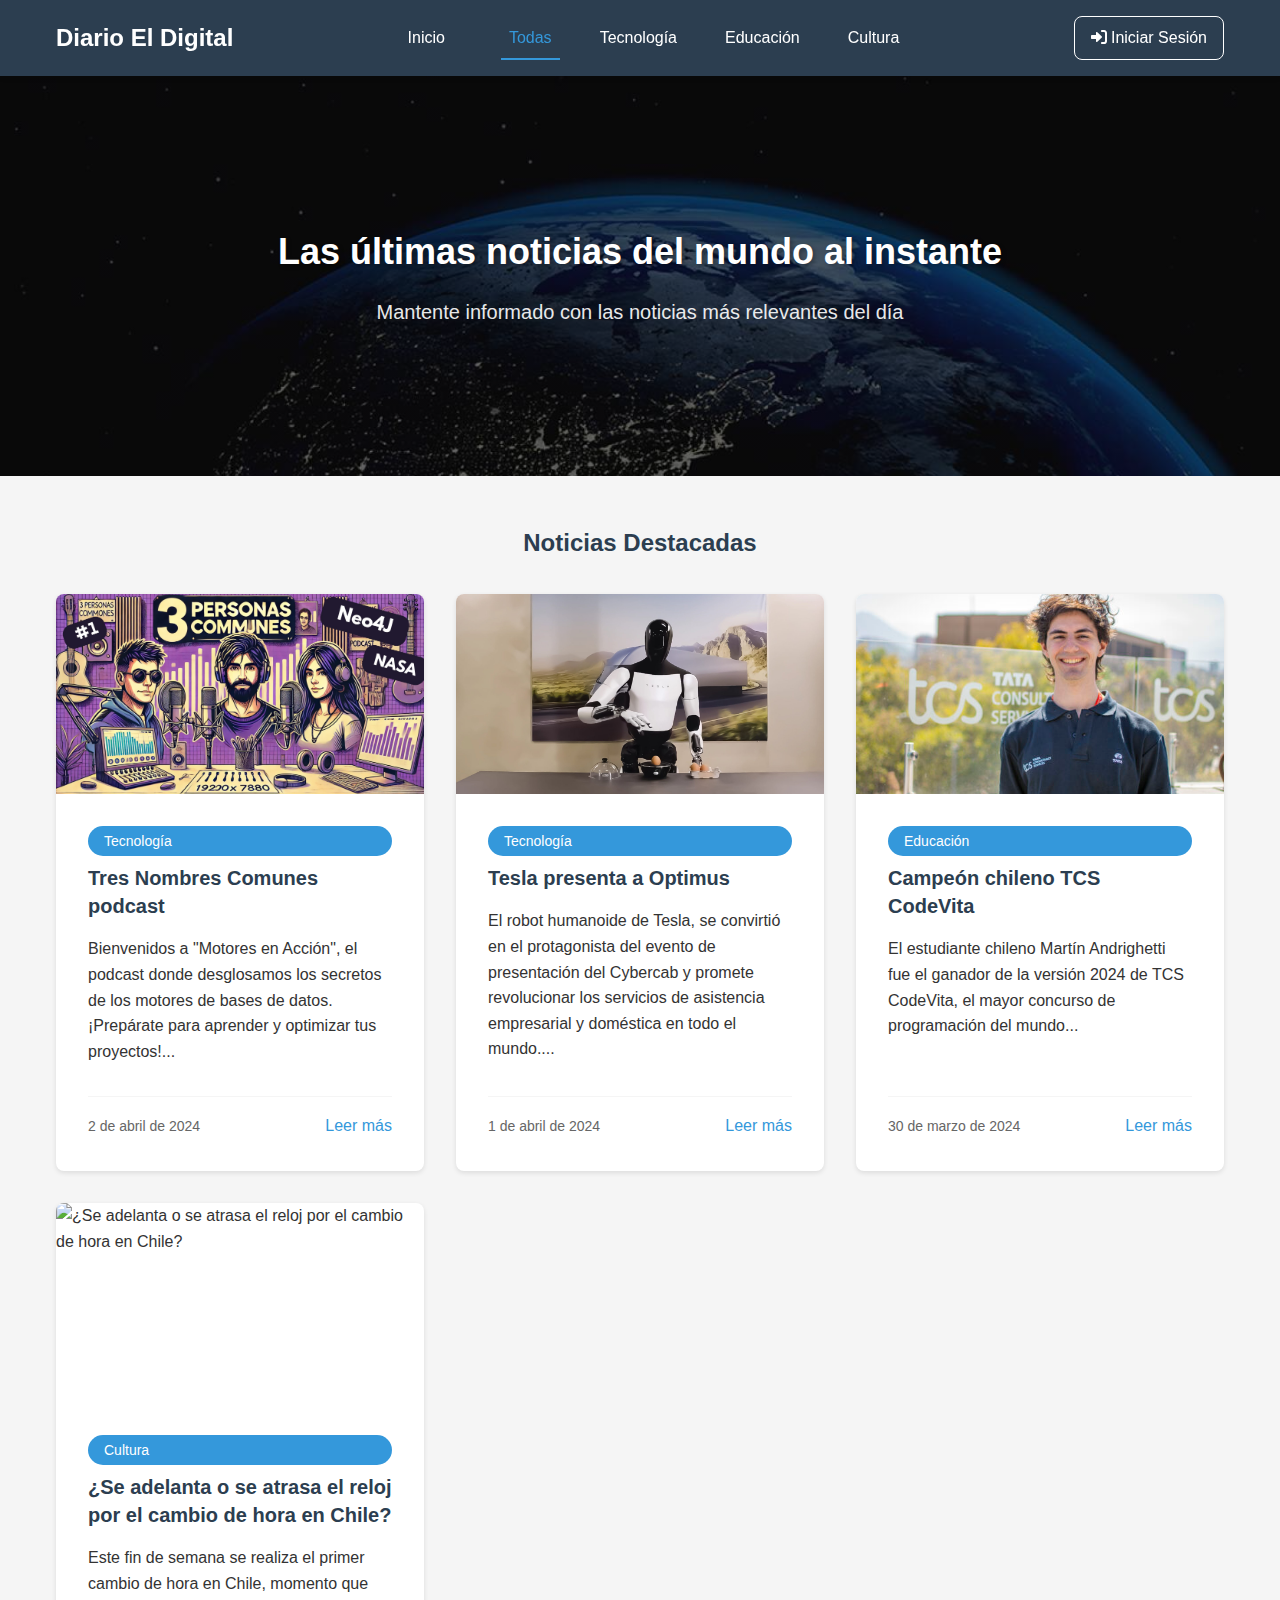
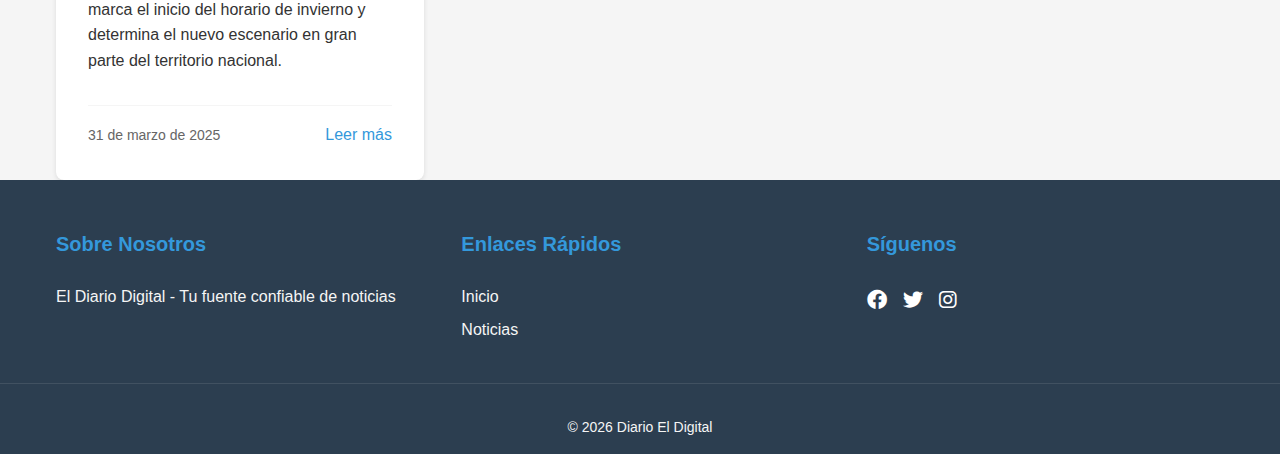
==== commit ebfee2f5: "b" ====
--- a/registro.html
+++ b/registro.html
@@ -3,12 +3,22 @@
 <head>
     <meta charset="UTF-8">
     <meta name="viewport" content="width=device-width, initial-scale=1.0">
-    <title>Agregar Noticia - El Digital</title>
+    <meta name="description" content="Panel de administración - El Diario Digital">
+    <meta name="keywords" content="admin, noticias, gestión, publicación">
+    <meta name="author" content="Tu Nombre">
+    
+    <title>Agregar Noticia - El Diario Digital</title>
+    
+    <!-- Favicon -->
     <link rel="icon" href="assets/images/Icon D.png" type="image/x-icon">
+    
+    <!-- Estilos CSS -->
     <link rel="stylesheet" href="assets/css/main.css">
     <link rel="stylesheet" href="assets/css/header.css">
     <link rel="stylesheet" href="assets/css/footer.css">
     <link rel="stylesheet" href="assets/css/forms.css">
+    
+    <!-- Font Awesome -->
     <link rel="stylesheet" href="https://cdnjs.cloudflare.com/ajax/libs/font-awesome/6.0.0/css/all.min.css">
 </head>
 <body>
@@ -16,36 +26,58 @@
 
     <main class="form-page">
         <div class="form-container">
-            <h2>Agregar Nueva Noticia</h2>
+            <h2>
+                <i class="fas fa-newspaper"></i>
+                Agregar Nueva Noticia
+            </h2>
+            
+            <!-- Formulario de Noticias -->
             <form id="newsForm" class="news-form">
+                <!-- Título -->
                 <div class="form-group">
                     <label for="titulo">
                         <i class="fas fa-heading"></i>
                         Título de la Noticia
                     </label>
-                    <input type="text" id="titulo" name="titulo" required 
-                           placeholder="Ingresa el título de la noticia">
-                </div>
-
+                    <input type="text" 
+                           id="titulo" 
+                           name="titulo" 
+                           required 
+                           maxlength="100"
+                           placeholder="Ingresa el título de la noticia"
+                           autocomplete="off">
+                </div>
+
+                <!-- Descripción -->
                 <div class="form-group">
                     <label for="descripcion">
                         <i class="fas fa-align-left"></i>
                         Descripción
                     </label>
-                    <textarea id="descripcion" name="descripcion" required 
-                              placeholder="Ingresa la descripción de la noticia"
-                              rows="4"></textarea>
-                </div>
-
+                    <textarea id="descripcion" 
+                              name="descripcion" 
+                              required 
+                              rows="4"
+                              maxlength="500"
+                              placeholder="Ingresa la descripción de la noticia"></textarea>
+                    <small class="character-count">0/500 caracteres</small>
+                </div>
+
+                <!-- URL de la Imagen -->
                 <div class="form-group">
                     <label for="imagen">
                         <i class="fas fa-image"></i>
                         URL de la Imagen
                     </label>
-                    <input type="url" id="imagen" name="imagen" required 
+                    <input type="url" 
+                           id="imagen" 
+                           name="imagen" 
+                           required 
                            placeholder="https://ejemplo.com/imagen.jpg">
-                </div>
-
+                    <div class="image-preview" id="imagePreview"></div>
+                </div>
+
+                <!-- Categoría y Fecha -->
                 <div class="form-row">
                     <div class="form-group">
                         <label for="categoria">
@@ -57,6 +89,7 @@
                             <option value="Tecnología">Tecnología</option>
                             <option value="Deportes">Deportes</option>
                             <option value="Cultura">Cultura</option>
+                            <option value="Educación">Educación</option>
                             <option value="Política">Política</option>
                             <option value="Economía">Economía</option>
                         </select>
@@ -67,19 +100,27 @@
                             <i class="fas fa-calendar"></i>
                             Fecha
                         </label>
-                        <input type="date" id="fecha" name="fecha" required>
+                        <input type="date" 
+                               id="fecha" 
+                               name="fecha" 
+                               required>
                     </div>
                 </div>
 
+                <!-- URL de la Noticia -->
                 <div class="form-group">
                     <label for="link">
                         <i class="fas fa-link"></i>
                         URL de la Noticia
                     </label>
-                    <input type="url" id="link" name="link" required 
+                    <input type="url" 
+                           id="link" 
+                           name="link" 
+                           required 
                            placeholder="https://ejemplo.com/noticia">
                 </div>
 
+                <!-- Noticia Destacada -->
                 <div class="form-group checkbox-group">
                     <input type="checkbox" id="destacada" name="destacada">
                     <label for="destacada">
@@ -88,6 +129,7 @@
                     </label>
                 </div>
 
+                <!-- Botones de Acción -->
                 <div class="form-actions">
                     <button type="submit" class="submit-btn">
                         <i class="fas fa-plus-circle"></i>
@@ -100,9 +142,12 @@
                 </div>
             </form>
 
-            <!-- Contenedor para previsualizar el JSON -->
+            <!-- Vista Previa del JSON -->
             <div id="jsonPreview" class="json-preview">
-                <h3>Vista Previa del JSON</h3>
+                <h3>
+                    <i class="fas fa-code"></i>
+                    Vista Previa del JSON
+                </h3>
                 <pre><code></code></pre>
             </div>
         </div>
@@ -110,6 +155,7 @@
 
     <div id="footer"></div>
 
+    <!-- Scripts -->
     <script src="assets/js/data/noticias.js"></script>
     <script src="assets/js/auth.js"></script>
     <script src="assets/js/main.js"></script>
@@ -118,6 +164,41 @@
         function generateId() {
             return noticias.length > 0 ? Math.max(...noticias.map(n => n.id)) + 1 : 1;
         }
+
+        // Función para formatear el JSON sin comillas en las claves
+        function formatJSON(obj) {
+            return "    {\n" + Object.entries(obj)
+                .map(([key, value]) => {
+                    const formattedValue = typeof value === 'string' ? 
+                        `"${value}"` : value;
+                    return `        ${key}: ${formattedValue}`;
+                })
+                .join(',\n') + "\n    }";
+        }
+
+        // Contador de caracteres para la descripción
+        document.getElementById('descripcion').addEventListener('input', function() {
+            const count = this.value.length;
+            const maxLength = this.getAttribute('maxlength');
+            document.querySelector('.character-count').textContent = 
+                `${count}/${maxLength} caracteres`;
+        });
+
+        // Vista previa de imagen
+        document.getElementById('imagen').addEventListener('input', function() {
+            const preview = document.getElementById('imagePreview');
+            const url = this.value;
+
+            if (url) {
+                preview.innerHTML = `
+                    <img src="${url}" alt="Vista previa" 
+                         onerror="this.src='assets/images/placeholder.jpg'">
+                `;
+                preview.style.display = 'block';
+            } else {
+                preview.style.display = 'none';
+            }
+        });
 
         // Función para previsualizar el JSON
         function previewJSON() {
@@ -134,7 +215,7 @@
             };
 
             const jsonPreview = document.querySelector('#jsonPreview code');
-            jsonPreview.textContent = JSON.stringify(noticiaData, null, 2);
+            jsonPreview.textContent = formatJSON(noticiaData);
             document.getElementById('jsonPreview').style.display = 'block';
         }
 
@@ -154,12 +235,13 @@
                 destacada: formData.get('destacada') === 'on'
             };
 
-            // Aquí puedes copiar el JSON generado al portapapeles
-            navigator.clipboard.writeText(JSON.stringify(noticiaData, null, 2))
+            // Copiar al portapapeles
+            navigator.clipboard.writeText(formatJSON(noticiaData))
                 .then(() => {
                     alert('JSON copiado al portapapeles');
                     this.reset();
                     document.getElementById('jsonPreview').style.display = 'none';
+                    document.getElementById('imagePreview').style.display = 'none';
                 })
                 .catch(err => {
                     console.error('Error al copiar al portapapeles:', err);
--- a/assets/css/main.css
+++ b/assets/css/main.css
@@ -1,44 +1,80 @@
-/* Variables globales */
+/**
+ * Variables globales y configuración base del sitio
+ * Sistema de diseño modular y consistente
+ */
 :root {
+    /* Paleta de colores principal */
     --primary-color: #2c3e50;
     --secondary-color: #3498db;
-    --text-color: #333;
+    --accent-color: #e74c3c;
+    --text-color: #333333;
+    --text-light: #666666;
     --light-gray: #f5f5f5;
     --white: #ffffff;
+
+    /* Dimensiones y espaciado */
     --max-width: 1200px;
-}
-
-/* Reset y estilos base */
+    --spacing-xs: 0.25rem;
+    --spacing-sm: 0.5rem;
+    --spacing-md: 1rem;
+    --spacing-lg: 2rem;
+    --spacing-xl: 3rem;
+
+    /* Tipografía */
+    --font-primary: 'Arial', sans-serif;
+    --font-size-sm: 0.875rem;
+    --font-size-md: 1rem;
+    --font-size-lg: 1.25rem;
+    --font-size-xl: 1.5rem;
+
+    /* Bordes y sombras */
+    --border-radius: 8px;
+    --box-shadow: 0 2px 5px rgba(0, 0, 0, 0.1);
+    --box-shadow-hover: 0 5px 15px rgba(0, 0, 0, 0.2);
+
+    /* Transiciones */
+    --transition-fast: 0.2s ease;
+    --transition-normal: 0.3s ease;
+}
+
+/**
+ * Reset y estilos base
+ */
 * {
     margin: 0;
     padding: 0;
     box-sizing: border-box;
 }
 
+/* Layout base */
 body {
-    font-family: 'Arial', sans-serif;
+    min-height: 100vh;
+    display: flex;
+    flex-direction: column;
+    font-family: var(--font-primary);
     line-height: 1.6;
     color: var(--text-color);
-}
-
-/* Contenedores principales */
+    background-color: var(--light-gray);
+}
+
+main {
+    flex: 1;
+    display: flex;
+    flex-direction: column;
+}
+
+/**
+ * Contenedores principales
+ */
 .container {
     max-width: var(--max-width);
     margin: 0 auto;
-    padding: 0 20px;
-}
-
-/* Utilidades */
-.text-center {
-    text-align: center;
-}
-
-.mt-1 { margin-top: 1rem; }
-.mt-2 { margin-top: 2rem; }
-.mb-1 { margin-bottom: 1rem; }
-.mb-2 { margin-bottom: 2rem; }
-
-/* Modal */
+    padding: 0 var(--spacing-md);
+}
+
+/**
+ * Sistema de Modal
+ */
 .modal {
     display: none;
     position: fixed;
@@ -54,42 +90,52 @@
 
 .modal.show {
     display: flex;
+    animation: modalFadeIn var(--transition-normal);
 }
 
 .modal-content {
     background-color: var(--white);
-    padding: 2rem;
-    border-radius: 1rem;
+    padding: var(--spacing-lg);
+    border-radius: var(--border-radius);
     width: 90%;
     max-width: 400px;
     position: relative;
-    animation: modalSlideIn 0.3s ease;
+    animation: modalSlideIn var(--transition-normal);
 }
 
 .modal-header {
     display: flex;
     justify-content: space-between;
     align-items: center;
-    margin-bottom: 1.5rem;
+    margin-bottom: var(--spacing-lg);
 }
 
 .modal-header h2 {
     color: var(--primary-color);
     margin: 0;
+    font-size: var(--font-size-xl);
 }
 
 .close-modal {
     background: none;
     border: none;
-    font-size: 1.5rem;
-    color: #666;
+    font-size: var(--font-size-xl);
+    color: var(--text-light);
     cursor: pointer;
-    padding: 0.5rem;
-    transition: color 0.3s ease;
+    padding: var(--spacing-sm);
+    transition: color var(--transition-fast);
 }
 
 .close-modal:hover {
     color: var(--primary-color);
+}
+
+/**
+ * Animaciones
+ */
+@keyframes modalFadeIn {
+    from { opacity: 0; }
+    to { opacity: 1; }
 }
 
 @keyframes modalSlideIn {
@@ -100,6 +146,30 @@
     to {
         transform: translateY(0);
         opacity: 1;
+    }
+}
+
+/**
+ * Utilidades
+ */
+.text-center { text-align: center; }
+.mt-1 { margin-top: var(--spacing-md); }
+.mt-2 { margin-top: var(--spacing-lg); }
+.mb-1 { margin-bottom: var(--spacing-md); }
+.mb-2 { margin-bottom: var(--spacing-lg); }
+
+/**
+ * Media Queries
+ */
+@media (max-width: 768px) {
+    :root {
+        --spacing-lg: 1.5rem;
+        --spacing-xl: 2rem;
+    }
+
+    .modal-content {
+        width: 95%;
+        padding: var(--spacing-md);
     }
 }
 
--- a/assets/css/header.css
+++ b/assets/css/header.css
@@ -1,10 +1,11 @@
 /* Header y Navegación */
 .navbar {
     background-color: var(--primary-color);
-    padding: 1rem 0;
+    padding: var(--spacing-md) 0;
     position: sticky;
     top: 0;
-    z-index: 1000;
+    z-index: 100;
+    box-shadow: var(--box-shadow);
 }
 
 .navbar .container {
@@ -15,38 +16,39 @@
 
 .logo h1 {
     color: var(--white);
-    font-size: 1.5rem;
+    font-size: var(--font-size-xl);
     margin: 0;
 }
 
 .nav-links {
     display: flex;
-    gap: 2rem;
+    gap: var(--spacing-lg);
 }
 
-.nav-links a {
+.nav-link {
     color: var(--white);
     text-decoration: none;
     font-weight: 500;
-    transition: color 0.3s ease;
+    transition: color var(--transition-normal);
+    padding: var(--spacing-xs) var(--spacing-sm);
 }
 
-.nav-links a:hover,
-.nav-links a.active {
+.nav-link:hover,
+.nav-link.active {
     color: var(--secondary-color);
 }
 
 .auth-buttons {
     display: flex;
-    gap: 1rem;
+    gap: var(--spacing-md);
 }
 
 .auth-buttons a {
-    padding: 0.5rem 1rem;
-    border-radius: 4px;
+    padding: var(--spacing-sm) var(--spacing-md);
+    border-radius: var(--border-radius);
     text-decoration: none;
     font-weight: 500;
-    transition: all 0.3s ease;
+    transition: all var(--transition-normal);
 }
 
 .login-btn {
@@ -74,16 +76,16 @@
     background: none;
     border: none;
     color: var(--white);
-    font-size: 1.5rem;
+    font-size: var(--font-size-xl);
     cursor: pointer;
-    padding: 0.5rem;
+    padding: var(--spacing-sm);
 }
 
 /* Responsive */
 @media (max-width: 768px) {
     .navbar .container {
         flex-direction: column;
-        gap: 1rem;
+        gap: var(--spacing-md);
     }
 
     .nav-links {
@@ -91,15 +93,19 @@
         width: 100%;
         flex-direction: column;
         align-items: center;
-        padding: 1rem 0;
+        padding: var(--spacing-md) 0;
     }
 
     .nav-links.show {
         display: flex;
     }
 
-    .navbar .container {
-        flex-wrap: wrap;
+    .category-filters {
+        flex-direction: column;
+        gap: var(--spacing-sm);
+        margin-left: 0;
+        width: 100%;
+        text-align: center;
     }
 
     .auth-buttons {
@@ -113,13 +119,16 @@
 
     .mobile-menu-btn {
         display: block;
+        position: absolute;
+        top: var(--spacing-md);
+        right: var(--spacing-md);
     }
 }
 
 .category-filters {
     display: flex;
-    gap: 2rem;
-    margin-left: 1rem;
+    gap: var(--spacing-lg);
+    margin-left: var(--spacing-md);
 }
 
 .category-filters .nav-link {
@@ -140,7 +149,7 @@
 @media (max-width: 768px) {
     .category-filters {
         flex-direction: column;
-        gap: 1rem;
+        gap: var(--spacing-sm);
         margin-left: 0;
         width: 100%;
         text-align: center;
--- a/assets/css/footer.css
+++ b/assets/css/footer.css
@@ -1,70 +1,110 @@
-/* Footer */
-footer {
+/**
+ * Estilos del pie de página
+ * Sistema modular para el footer del sitio
+ */
+
+/* Corregir el selector del footer */
+#footer footer, /* Para cuando se genera dinámicamente */
+.footer {
     background-color: var(--primary-color);
     color: var(--white);
-    padding: 3rem 0 1rem;
-    margin-top: 3rem;
+    padding: var(--spacing-xl) 0 var(--spacing-md);
+    width: 100%;
 }
 
+/* Contenido Principal del Footer */
+#footer .footer-content,
 .footer-content {
     display: grid;
     grid-template-columns: repeat(auto-fit, minmax(250px, 1fr));
-    gap: 2rem;
+    gap: var(--spacing-xl);
     max-width: var(--max-width);
     margin: 0 auto;
-    padding: 0 20px;
+    padding: 0 var(--spacing-md);
+}
+
+/* Secciones del Footer */
+.footer-section {
+    display: flex;
+    flex-direction: column;
+    gap: var(--spacing-md);
 }
 
 .footer-section h3 {
     color: var(--secondary-color);
-    margin-bottom: 1rem;
+    font-size: var(--font-size-lg);
+    margin-bottom: var(--spacing-sm);
 }
 
+.footer-section p {
+    color: var(--light-gray);
+    line-height: 1.6;
+}
+
+/* Enlaces del Footer */
 .footer-section ul {
     list-style: none;
+    padding: 0;
 }
 
 .footer-section ul li {
-    margin-bottom: 0.5rem;
+    margin-bottom: var(--spacing-sm);
 }
 
-.footer-section a {
-    color: var(--white);
+.footer-section ul a {
+    color: var(--light-gray);
     text-decoration: none;
-    transition: color 0.3s ease;
+    transition: color var(--transition-normal);
+    display: inline-block;
 }
 
-.footer-section a:hover {
+.footer-section ul a:hover {
     color: var(--secondary-color);
+    transform: translateX(var(--spacing-xs));
 }
 
+/* Redes Sociales */
 .social-links {
     display: flex;
-    gap: 1rem;
+    gap: var(--spacing-md);
 }
 
 .social-links a {
     color: var(--white);
-    font-size: 1.5rem;
-    transition: color 0.3s ease;
+    font-size: var(--font-size-lg);
+    transition: all var(--transition-normal);
 }
 
 .social-links a:hover {
     color: var(--secondary-color);
+    transform: translateY(-3px);
 }
 
+/* Copyright */
 .footer-bottom {
     text-align: center;
-    margin-top: 2rem;
-    padding-top: 1rem;
+    padding-top: var(--spacing-lg);
+    margin-top: var(--spacing-lg);
     border-top: 1px solid rgba(255, 255, 255, 0.1);
 }
 
-/* Responsive */
+.footer-bottom p {
+    color: var(--light-gray);
+    font-size: var(--font-size-sm);
+}
+
+/**
+ * Responsive Design
+ */
 @media (max-width: 768px) {
     .footer-content {
         grid-template-columns: 1fr;
         text-align: center;
+        gap: var(--spacing-lg);
+    }
+
+    .footer-section {
+        align-items: center;
     }
 
     .social-links {
--- a/assets/css/forms.css
+++ b/assets/css/forms.css
@@ -1,252 +1,205 @@
-/* Página de Registro */
-.registration-page {
-    min-height: calc(100vh - 100px);
-    display: flex;
-    align-items: center;
-    justify-content: center;
-    padding: 2rem;
-    background: linear-gradient(135deg, var(--primary-color) 0%, var(--secondary-color) 100%);
-}
-
-.registration-container {
+/**
+ * Estilos para formularios
+ * Incluye estilos para login y registro de noticias
+ */
+
+/* Actualizar los estilos del formulario */
+.form-page {
+    flex: 1;
+    display: flex;
+    align-items: center; /* Centrado vertical */
+    justify-content: center; /* Centrado horizontal */
+    padding: var(--spacing-xl) var(--spacing-md);
+}
+
+.form-container {
+    width: 100%;
+    max-width: 800px;
     background: var(--white);
-    padding: 2.5rem;
-    border-radius: 1rem;
-    box-shadow: 0 10px 25px rgba(0, 0, 0, 0.1);
-    width: 100%;
-    max-width: 900px;
-}
-
-/* Encabezado del formulario */
-.form-header {
+    padding: var(--spacing-xl);
+    border-radius: var(--border-radius);
+    box-shadow: var(--box-shadow);
+    margin: auto; /* Centrado automático */
+}
+
+/* Ajustar el espaciado del formulario */
+.news-form {
+    display: flex;
+    flex-direction: column;
+    gap: var(--spacing-md);
+}
+
+/* Asegurar que los grupos de formulario mantengan su espacio */
+.form-group {
+    margin-bottom: var(--spacing-md);
+}
+
+/* Ajustar el espaciado del título */
+.form-container h2 {
     text-align: center;
-    margin-bottom: 2.5rem;
-}
-
-.form-header h2 {
+    margin-bottom: var(--spacing-xl);
     color: var(--primary-color);
-    font-size: 2rem;
-    margin-bottom: 0.5rem;
-}
-
-.form-header p {
-    color: #666;
-    font-size: 1.1rem;
-}
-
-/* Columnas del formulario */
-.form-columns {
-    display: grid;
-    grid-template-columns: repeat(2, 1fr);
-    gap: 2rem;
-    margin-bottom: 2rem;
-}
-
-/* Grupos de formulario */
-.form-group {
-    margin-bottom: 1.5rem;
-}
-
+}
+
+/* Grupos de Campos */
+.form-row {
+    display: flex;
+    gap: var(--spacing-lg);
+    margin-bottom: var(--spacing-lg);
+}
+
+.form-row .form-group {
+    flex: 1;
+    margin-bottom: 0;
+}
+
+/* Etiquetas */
 .form-group label {
     display: block;
-    margin-bottom: 0.5rem;
-    color: var(--primary-color);
+    margin-bottom: var(--spacing-sm);
+    color: var(--text-color);
     font-weight: 500;
 }
 
 .form-group label i {
-    margin-right: 0.5rem;
+    margin-right: var(--spacing-xs);
     color: var(--secondary-color);
 }
 
-.form-group input {
+/* Campos de Entrada */
+.form-group input,
+.form-group textarea,
+.form-group select {
     width: 100%;
-    padding: 0.75rem 1rem;
-    border: 2px solid #e1e1e1;
-    border-radius: 0.5rem;
-    font-size: 1rem;
-    transition: all 0.3s ease;
-}
-
-.form-group input:focus {
+    padding: var(--spacing-sm);
+    border: 1px solid var(--light-gray);
+    border-radius: var(--border-radius);
+    font-size: var(--font-size-md);
+    transition: border-color var(--transition-normal);
+}
+
+.form-group input:focus,
+.form-group textarea:focus,
+.form-group select:focus {
+    outline: none;
     border-color: var(--secondary-color);
-    box-shadow: 0 0 0 3px rgba(52, 152, 219, 0.1);
-    outline: none;
-}
-
-/* Sección de contraseña */
-.password-section {
-    margin-bottom: 2rem;
-}
-
+}
+
+/* Campo de Contraseña */
 .password-input {
     position: relative;
 }
 
 .toggle-password {
     position: absolute;
-    right: 1rem;
+    right: var(--spacing-sm);
     top: 50%;
     transform: translateY(-50%);
     background: none;
     border: none;
-    color: #666;
+    color: var(--text-light);
     cursor: pointer;
-    padding: 0;
-}
-
-/* Checkbox personalizado */
-.checkbox-container {
+    padding: var(--spacing-xs);
+}
+
+/* Checkbox */
+.checkbox-group {
     display: flex;
     align-items: center;
+    gap: var(--spacing-sm);
+}
+
+.checkbox-group input[type="checkbox"] {
+    width: auto;
+    margin-right: var(--spacing-xs);
+}
+
+/* Botones */
+.form-actions {
+    display: flex;
+    gap: var(--spacing-md);
+    justify-content: center;
+    margin-top: var(--spacing-xl);
+}
+
+.submit-btn,
+.preview-btn {
+    padding: var(--spacing-sm) var(--spacing-lg);
+    border: none;
+    border-radius: var(--border-radius);
+    font-size: var(--font-size-md);
+    font-weight: 500;
     cursor: pointer;
-    font-size: 0.9rem;
-    color: #666;
-}
-
-.checkbox-container input {
-    width: auto;
-    margin-right: 0.5rem;
-}
-
-.checkbox-container a {
-    color: var(--secondary-color);
-    text-decoration: none;
-}
-
-.checkbox-container a:hover {
-    text-decoration: underline;
-}
-
-/* Botón de envío */
+    transition: all var(--transition-normal);
+    display: flex;
+    align-items: center;
+    gap: var(--spacing-sm);
+}
+
 .submit-btn {
-    width: 100%;
-    padding: 1rem;
     background-color: var(--secondary-color);
     color: var(--white);
-    border: none;
-    border-radius: 0.5rem;
-    font-size: 1.1rem;
-    font-weight: 500;
-    cursor: pointer;
-    transition: background-color 0.3s ease;
-    display: flex;
-    align-items: center;
-    justify-content: center;
-    gap: 0.5rem;
 }
 
 .submit-btn:hover {
     background-color: #2980b9;
 }
 
-.submit-btn i {
-    font-size: 1.2rem;
-}
-
-/* Enlace de inicio de sesión */
-.login-link {
-    text-align: center;
-    margin-top: 1.5rem;
-    color: #666;
-}
-
-.login-link a {
-    color: var(--secondary-color);
-    text-decoration: none;
-    font-weight: 500;
-}
-
-.login-link a:hover {
-    text-decoration: underline;
-}
-
-/* Responsive */
-@media (max-width: 768px) {
-    .registration-container {
-        padding: 1.5rem;
-    }
-
-    .form-columns {
-        grid-template-columns: 1fr;
-        gap: 1rem;
-    }
-
-    .form-header h2 {
-        font-size: 1.75rem;
-    }
-}
-
-/* Estilos específicos para el formulario de noticias */
-.news-form {
-    max-width: 800px;
-    margin: 0 auto;
-}
-
-.form-row {
-    display: flex;
-    gap: 20px;
-}
-
-.form-row .form-group {
-    flex: 1;
-}
-
-textarea {
-    resize: vertical;
-    min-height: 100px;
-}
-
-.checkbox-group {
-    display: flex;
-    align-items: center;
-    gap: 10px;
-}
-
-.checkbox-group input[type="checkbox"] {
-    width: auto;
-}
-
-.checkbox-group label {
-    margin: 0;
-}
-
-.form-actions {
-    display: flex;
-    gap: 15px;
-    justify-content: center;
-}
-
 .preview-btn {
-    background-color: #2c3e50;
+    background-color: var(--primary-color);
+    color: var(--white);
 }
 
 .preview-btn:hover {
     background-color: #34495e;
 }
 
+/* Vista Previa JSON */
 .json-preview {
     display: none;
-    margin-top: 30px;
-    padding: 20px;
-    background: #f8f9fa;
-    border-radius: 8px;
-    box-shadow: 0 2px 4px rgba(0,0,0,0.1);
+    margin-top: var(--spacing-xl);
+    padding: var(--spacing-lg);
+    background: var(--light-gray);
+    border-radius: var(--border-radius);
 }
 
 .json-preview h3 {
-    margin-bottom: 15px;
-    color: #2c3e50;
+    color: var(--primary-color);
+    margin-bottom: var(--spacing-md);
 }
 
 .json-preview pre {
-    background: #fff;
-    padding: 15px;
-    border-radius: 4px;
+    background: var(--white);
+    padding: var(--spacing-md);
+    border-radius: var(--border-radius);
     overflow-x: auto;
 }
 
 .json-preview code {
-    font-family: 'Courier New', Courier, monospace;
-    color: #333;
+    font-family: monospace;
+    color: var(--text-color);
+}
+
+/**
+ * Responsive Design
+ */
+@media (max-width: 768px) {
+    .form-container {
+        padding: var(--spacing-lg);
+    }
+
+    .form-row {
+        flex-direction: column;
+        gap: var(--spacing-md);
+    }
+
+    .form-actions {
+        flex-direction: column;
+    }
+
+    .submit-btn,
+    .preview-btn {
+        width: 100%;
+        justify-content: center;
+    }
 } 